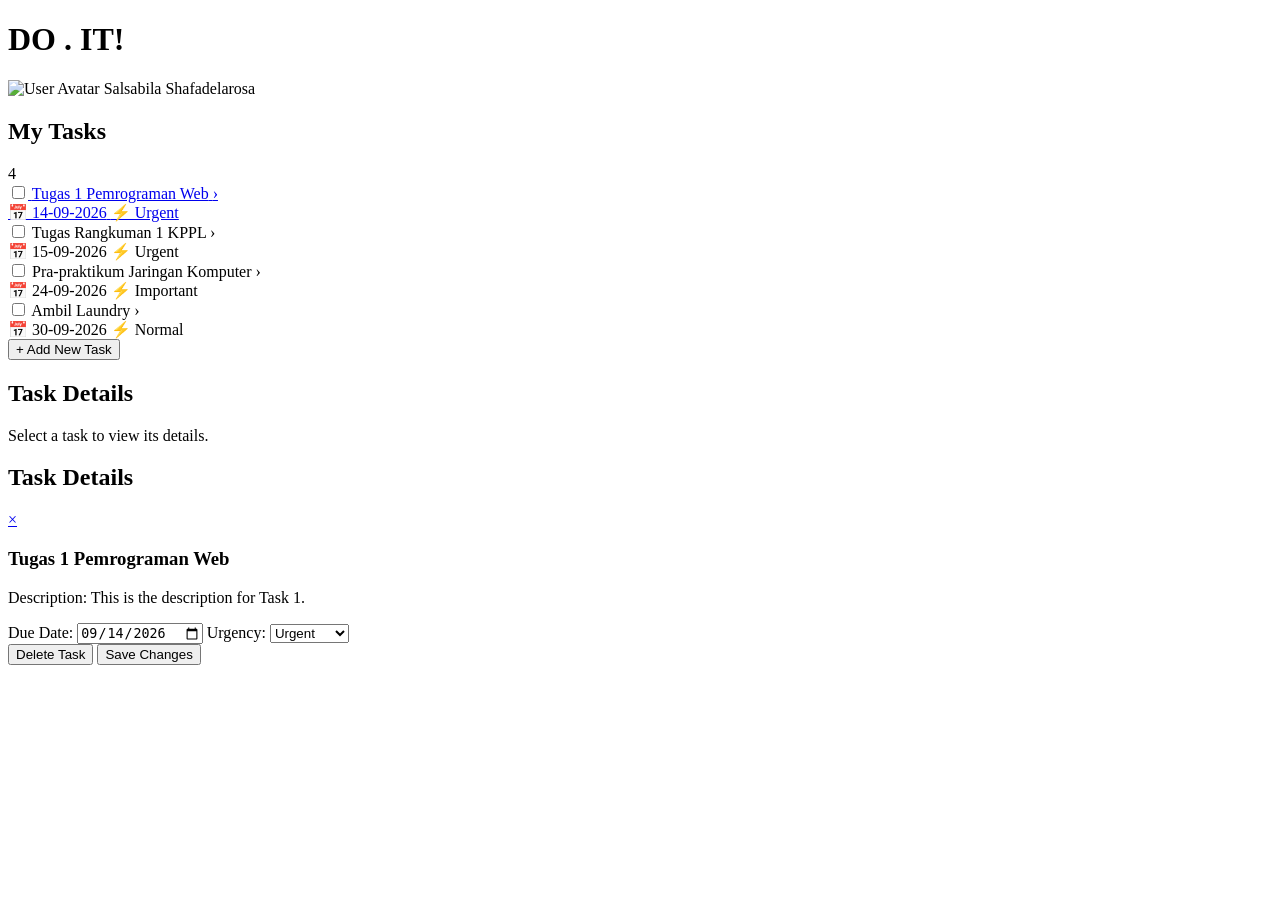
==== index.html @ 6fdaa490 "HTML first commit" ====
<!DOCTYPE html>
<html lang="id">
<head>
    <meta charset="UTF-8">
    <meta name="viewport" content="width=device-width, initial-scale=1.0">
    <title>Todo App</title>
    <link rel="stylesheet" href="style.css">
</head>

<body>
    <header>
        <div class="main-header">
            <h1>DO . IT!</h1>

            <!-- User Profile -->
            <div class="user-profile">
                <img src="user-avatar.png" alt="User Avatar" class="avatar">
                <span class="user-name">Salsabila Shafadelarosa</span>
            </div>
        </div>
    </header>

    <main class="container">
        <!-- Left Panel: Todo List -->
        <section class="left-panel">
            <div class="panel-header">
                <h2>My Tasks</h2>
                <span class="badge-count">4</span>
            </div>

            <!-- Todo 1 -->
            <a href="#detail-1" class="task-item">
                <div class="todo-list">
                    <div class="list-task">
                        <input type="checkbox">
                        <span class="task-title">Tugas 1 Pemrograman Web</span>
                        <span class="arrow">&rsaquo;</span>
                    </div>
                    <div class="todo-meta">
                        <span class="meta-due">📅 14-09-2026</span>
                        <span class="meta-urgency urgent">⚡ Urgent</span>
                    </div>
                </div>
            </a>

            <!-- Todo 2 -->
            <div class="todo-list">
                <div class="list-task">
                    <input type="checkbox">
                    <span class="task-title">Tugas Rangkuman 1 KPPL</span>
                    <span class="arrow">&rsaquo;</span>
                </div>
                <div class="todo-meta">
                    <span class="meta-due">📅 15-09-2026</span>
                    <span class="meta-urgency urgent">⚡ Urgent</span>
                </div>
            </div>

            <!-- Todo 3 -->
            <div class="todo-list">
                <div class="list-task">
                    <input type="checkbox">
                    <span class="task-title">Pra-praktikum Jaringan Komputer</span>
                    <span class="arrow">&rsaquo;</span>
                </div>
                <div class="todo-meta">
                    <span class="meta-due">📅 24-09-2026</span>
                    <span class="meta-urgency important">⚡ Important</span>
                </div>
            </div>

            <!-- Todo 4 -->
            <div class="todo-list">
                <div class="list-task">
                    <input type="checkbox">
                    <span class="task-title">Ambil Laundry</span>
                    <span class="arrow">&rsaquo;</span>
                </div>
                <div class="todo-meta">
                    <span class="meta-due">📅 30-09-2026</span>
                    <span class="meta-urgency normal">⚡ Normal</span>
                </div>
            </div>

            <!-- Add New Task Button -->
            <button class="add-task">
                <span class="plus">+</span>
                <span>Add New Task</span>
            </button>
        </section>

        <!-- Right Panel: Task Details -->
        <section class="right-panel">
            <div class="empty-state">
                <h2>Task Details</h2>
                <p>Select a task to view its details.</p>
            </div>

            <!-- Detail Task 1 -->
            <div id="detail-1" class="editor-content">
                <div class="editor-header">
                    <h2>Task Details</h2>
                    <a href="#" class="btn-close">&times;</a>
                </div>

                <form class="editor-body">
                    <h3>Tugas 1 Pemrograman Web</h3>
                    <p>Description: This is the description for Task 1.</p>

                    <div class="editor-meta">
                        <label for="due-date">Due Date:</label>
                        <input type="date" id="due-date" name="due-date" value="2026-09-14">

                        <label for="urgency">Urgency:</label>
                        <select id="urgency" name="urgency">
                            <option value="urgent" selected>Urgent</option>
                            <option value="important">Important</option>
                            <option value="normal">Normal</option>
                        </select>
                    </div>

                    <div class="editor-actions">
                        <button type="button" class="btn-delete">Delete Task</button>
                        <button type="submit" class="btn-save">Save Changes</button>
                    </div>
                </form>
            </div>
        </section>
    </main>
</body>
</html>
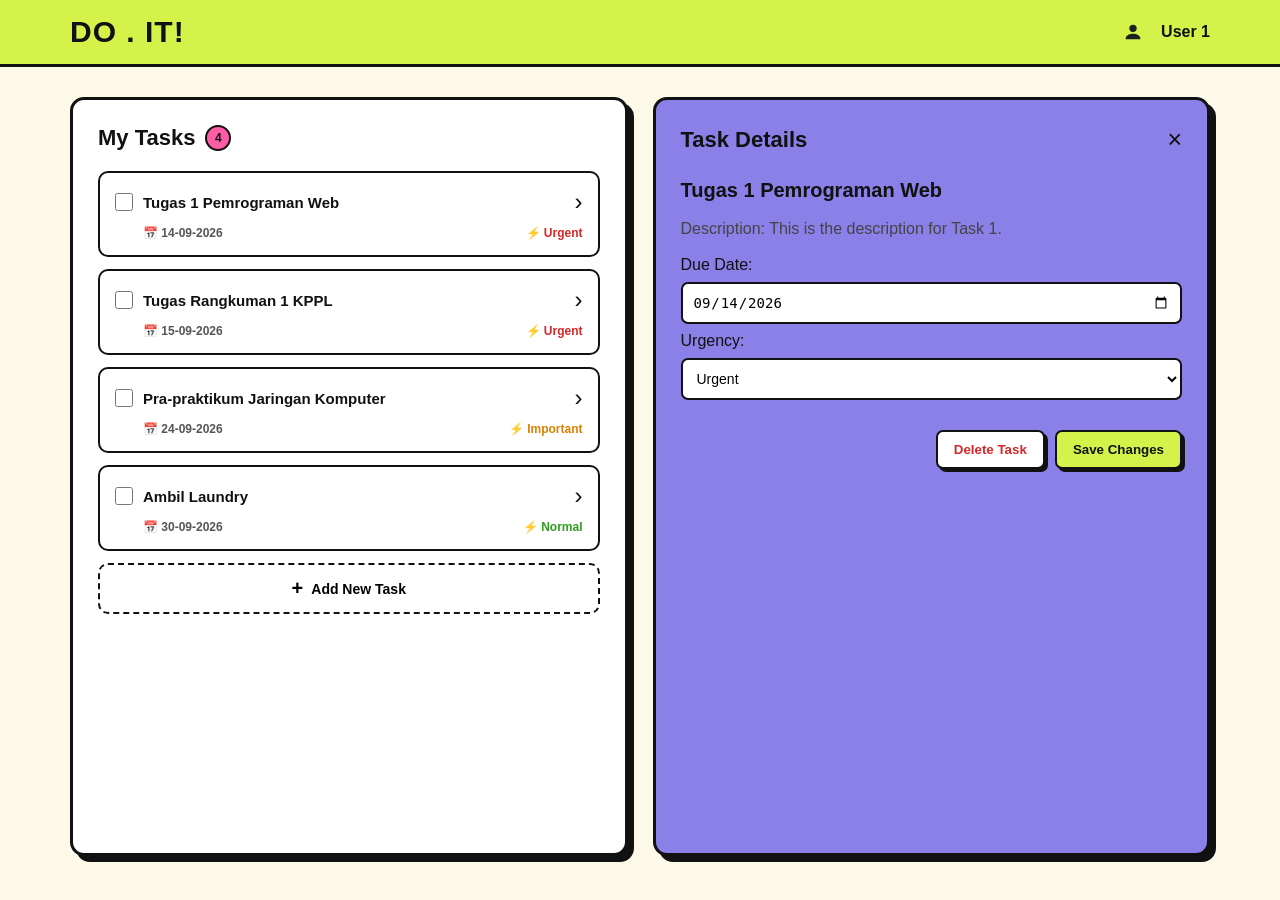
==== commit b65cb1c8: "Finishing css" ====
--- a/index.html
+++ b/index.html
@@ -14,8 +14,8 @@
 
             <!-- User Profile -->
             <div class="user-profile">
-                <img src="user-avatar.png" alt="User Avatar" class="avatar">
-                <span class="user-name">Salsabila Shafadelarosa</span>
+                <div class="avatar"></div>
+                <span class="user-name">User 1</span>
             </div>
         </div>
     </header>
--- a/style.css
+++ b/style.css
@@ -0,0 +1,360 @@
+:root {
+    --pink: #ff5ca8;
+    --lime: #d4f24a;
+    --purple: #8b7fe8;
+    --black: #111111;
+    --cream: #fdf9e8;
+}
+
+* {
+    margin: 0;
+    padding: 0;
+    box-sizing: border-box;
+}
+
+body {
+    font-family: 'Arial Black', 'Helvetica Neue', Arial, sans-serif;
+    background-color: var(--cream);
+    color: var(--black);
+}
+
+/* Header */
+
+header {
+    width: 100%;
+    background-color: var(--lime);
+    border-bottom: 3px solid var(--black);
+}
+
+.main-header {
+    max-width: 1200px;
+    margin: 0 auto;
+    padding: 14px 30px;
+    display: flex;
+    align-items: center;
+    justify-content: space-between;
+}
+
+.main-header h1 {
+    color: var(--black);
+    font-size: 30px;
+    letter-spacing: 1px;
+    font-weight: 900;
+}
+
+.user-profile {
+    display: flex;
+    align-items: center;
+    gap: 10px;
+}
+
+.avatar {
+    width: 36px;
+    height: 36px;
+    border-radius: 50%;
+    background-color: var(--accent);
+    background-image: url("data:image/svg+xml,%3Csvg xmlns='http://www.w3.org/2000/svg' viewBox='0 0 24 24' fill='%2317231d'%3E%3Ccircle cx='12' cy='8' r='4'/%3E%3Cpath d='M12 14c-5 0-8 2.5-8 5v1h16v-1c0-2.5-3-5-8-5z'/%3E%3C/svg%3E");
+    background-size: 60%;
+    background-position: center;
+    background-repeat: no-repeat;
+    object-fit: cover;
+    color: transparent;
+    font-size: 0;
+}
+
+.user-name {
+    color: var(--black);
+    font-weight: 700;
+}
+
+/* Main container */
+
+.container {
+    max-width: 1200px;
+    min-height: calc(100vh - 81px);
+    margin: 0 auto;
+    padding: 30px;
+    display: grid;
+    grid-template-columns: 1fr 1fr;
+    gap: 25px;
+}
+
+/* Panels */
+
+.left-panel, .right-panel {
+    background-color: #ffffff;
+    border: 3px solid var(--black);
+    border-radius: 14px;
+    padding: 25px;
+    box-shadow: 6px 6px 0 var(--black);
+}
+
+.panel-header {
+    display: flex;
+    align-items: center;
+    gap: 10px;
+    margin-bottom: 20px;
+}
+
+.panel-header h2 {
+    font-size: 22px;
+    font-weight: 900;
+}
+
+.badge-count {
+    display: flex;
+    align-items: center;
+    justify-content: center;
+    width: 26px;
+    height: 26px;
+    background-color: var(--pink);
+    color: var(--black);
+    border: 2px solid var(--black);
+    border-radius: 50%;
+    font-size: 12px;
+    font-weight: 900;
+}
+
+/* Todo item */
+
+.task-item {
+    display: block;
+    text-decoration: none;
+    color: inherit;
+}
+
+.todo-list {
+    padding: 15px;
+    margin-bottom: 12px;
+    background-color: #ffffff;
+    border: 2px solid var(--black);
+    border-radius: 10px;
+    transition: transform 0.15s, box-shadow 0.15s;
+}
+
+.todo-list:hover {
+    transform: translate(-2px, -2px);
+    box-shadow: 4px 4px 0 var(--black);
+}
+
+.list-task {
+    display: flex;
+    align-items: center;
+    gap: 10px;
+}
+
+.list-task input {
+    width: 18px;
+    height: 18px;
+    accent-color: var(--purple);
+}
+
+.task-title {
+    flex: 1;
+    font-size: 15px;
+    font-weight: 700;
+}
+
+.arrow {
+    font-size: 24px;
+}
+
+/* Todo meta */
+
+.todo-meta {
+    display: flex;
+    justify-content: space-between;
+    margin-top: 10px;
+    padding-left: 28px;
+    font-size: 12px;
+}
+
+.meta-due {
+    color: #555;
+    font-weight: 700;
+}
+
+.meta-urgency {
+    font-weight: 900;
+}
+
+.urgent {
+    color: #d62828;
+}
+
+.important {
+    color: #d98200;
+}
+
+.normal {
+    color: #2e9e1f;
+}
+
+/* Add task button */
+
+.add-task {
+    width: 100%;
+    margin-top: 10px;
+    padding: 12px;
+    border: 2px dashed var(--black);
+    border-radius: 10px;
+    background-color: transparent;
+    cursor: pointer;
+    display: flex;
+    align-items: center;
+    justify-content: center;
+    gap: 8px;
+    font-size: 14px;
+    font-weight: 700;
+}
+
+.add-task:hover {
+    background-color: var(--lime);
+}
+
+.plus {
+    font-size: 20px;
+}
+
+/* Right panel */
+
+.right-panel {
+    position: relative;
+    background-color: var(--purple);
+}
+
+.empty-state {
+    display: none;
+}
+
+.empty-state h2 {
+    margin-bottom: 8px;
+    color: #fff;
+    font-weight: 900;
+}
+
+/* Editor */
+
+.editor-content {
+    display: block;
+}
+
+.editor-header {
+    display: flex;
+    align-items: center;
+    justify-content: space-between;
+    margin-bottom: 25px;
+}
+
+.editor-header h2 {
+    font-size: 22px;
+    font-weight: 900;
+}
+
+.btn-close {
+    font-size: 25px;
+    text-decoration: none;
+    color: var(--black);
+}
+
+.editor-body {
+    display: flex;
+    flex-direction: column;
+    gap: 15px;
+}
+
+.editor-body h3 {
+    font-size: 20px;
+    font-weight: 900;
+}
+
+.editor-body p {
+    color: #444;
+    line-height: 1.5;
+}
+
+.editor-meta {
+    display: flex;
+    flex-direction: column;
+    gap: 8px;
+}
+
+.editor-meta input,
+.editor-meta select {
+    padding: 10px;
+    border: 2px solid var(--black);
+    border-radius: 7px;
+    font-size: 14px;
+    background-color: #fff;
+}
+
+.editor-actions {
+    display: flex;
+    justify-content: flex-end;
+    gap: 10px;
+    margin-top: 15px;
+}
+
+.btn-delete,
+.btn-save {
+    padding: 10px 16px;
+    border-radius: 7px;
+    cursor: pointer;
+    font-weight: 900;
+    border: 2px solid var(--black);
+    box-shadow: 3px 3px 0 var(--black);
+    transition: transform 0.1s, box-shadow 0.1s;
+}
+
+.btn-delete:hover,
+.btn-save:hover {
+    transform: translate(-2px, -2px);
+    box-shadow: 5px 5px 0 var(--black);
+}
+
+.btn-delete {
+    background-color: #ffffff;
+    color: #d62828;
+}
+
+.btn-save {
+    background-color: var(--lime);
+    color: var(--black);
+}
+
+
+footer {
+    padding: 20px;
+    text-align: center;
+    color: var(--black);
+    font-size: 13px;
+    background-color: var(--lime);
+    border-top: 3px solid var(--black);
+}
+
+/* Responsive */
+
+@media (max-width: 768px) {
+
+    .main-header {
+        padding: 15px 20px;
+    }
+
+    .main-header h1 {
+        font-size: 22px;
+    }
+
+    .user-name {
+        display: none;
+    }
+
+    .container {
+        grid-template-columns: 1fr;
+        padding: 20px;
+    }
+
+    .left-panel,
+    .right-panel {
+        padding: 20px;
+    }
+}
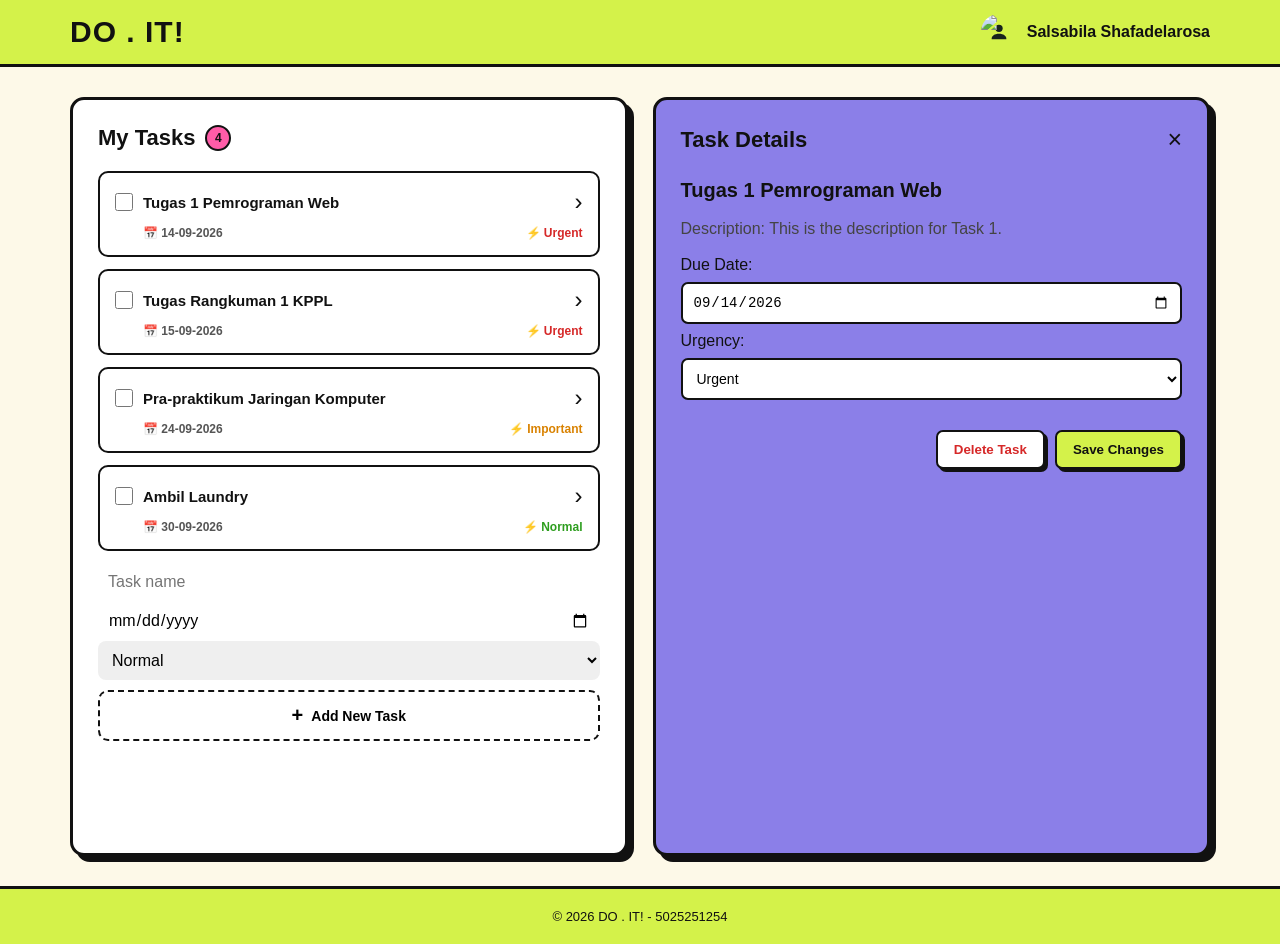
==== commit c63ad45e: "Finishing" ====
--- a/index.html
+++ b/index.html
@@ -14,14 +14,14 @@
 
             <!-- User Profile -->
             <div class="user-profile">
-                <div class="avatar"></div>
-                <span class="user-name">User 1</span>
+                <img src="user-avatar.png" alt="User Avatar" class="avatar">
+                <span class="user-name">Salsabila Shafadelarosa</span>
             </div>
         </div>
     </header>
 
     <main class="container">
-        <!-- Left Panel: Todo List -->
+        <!-- Left Panel: Todo List (main content) -->
         <section class="left-panel">
             <div class="panel-header">
                 <h2>My Tasks</h2>
@@ -82,15 +82,24 @@
                 </div>
             </div>
 
-            <!-- Add New Task Button -->
-            <button class="add-task">
-                <span class="plus">+</span>
-                <span>Add New Task</span>
-            </button>
+            <!-- Separate form: Add New Task -->
+            <form class="new-task-form">
+                <input type="text" name="new-task-title" placeholder="Task name" required>
+                <input type="date" name="new-task-due" required>
+                <select name="new-task-urgency">
+                    <option value="urgent">Urgent</option>
+                    <option value="important">Important</option>
+                    <option value="normal" selected>Normal</option>
+                </select>
+                <button type="submit" class="add-task">
+                    <span class="plus">+</span>
+                    <span>Add New Task</span>
+                </button>
+            </form>
         </section>
 
-        <!-- Right Panel: Task Details -->
-        <section class="right-panel">
+        <!-- Right Panel: Task Details (secondary/complementary content) -->
+        <aside class="right-panel">
             <div class="empty-state">
                 <h2>Task Details</h2>
                 <p>Select a task to view its details.</p>
@@ -125,7 +134,11 @@
                     </div>
                 </form>
             </div>
-        </section>
+        </aside>
     </main>
+
+    <footer>
+        <p>&copy; 2026 DO . IT! - 5025251254</p>
+    </footer>
 </body>
 </html>
--- a/style.css
+++ b/style.css
@@ -192,6 +192,15 @@
 
 /* Add task button */
 
+.new-task-form input,
+.new-task-form select {
+    width: 100%;
+    padding: 10px;
+    border: 1px solid var(--line);
+    border-radius: 8px;
+    font: inherit;
+}
+
 .add-task {
     width: 100%;
     margin-top: 10px;
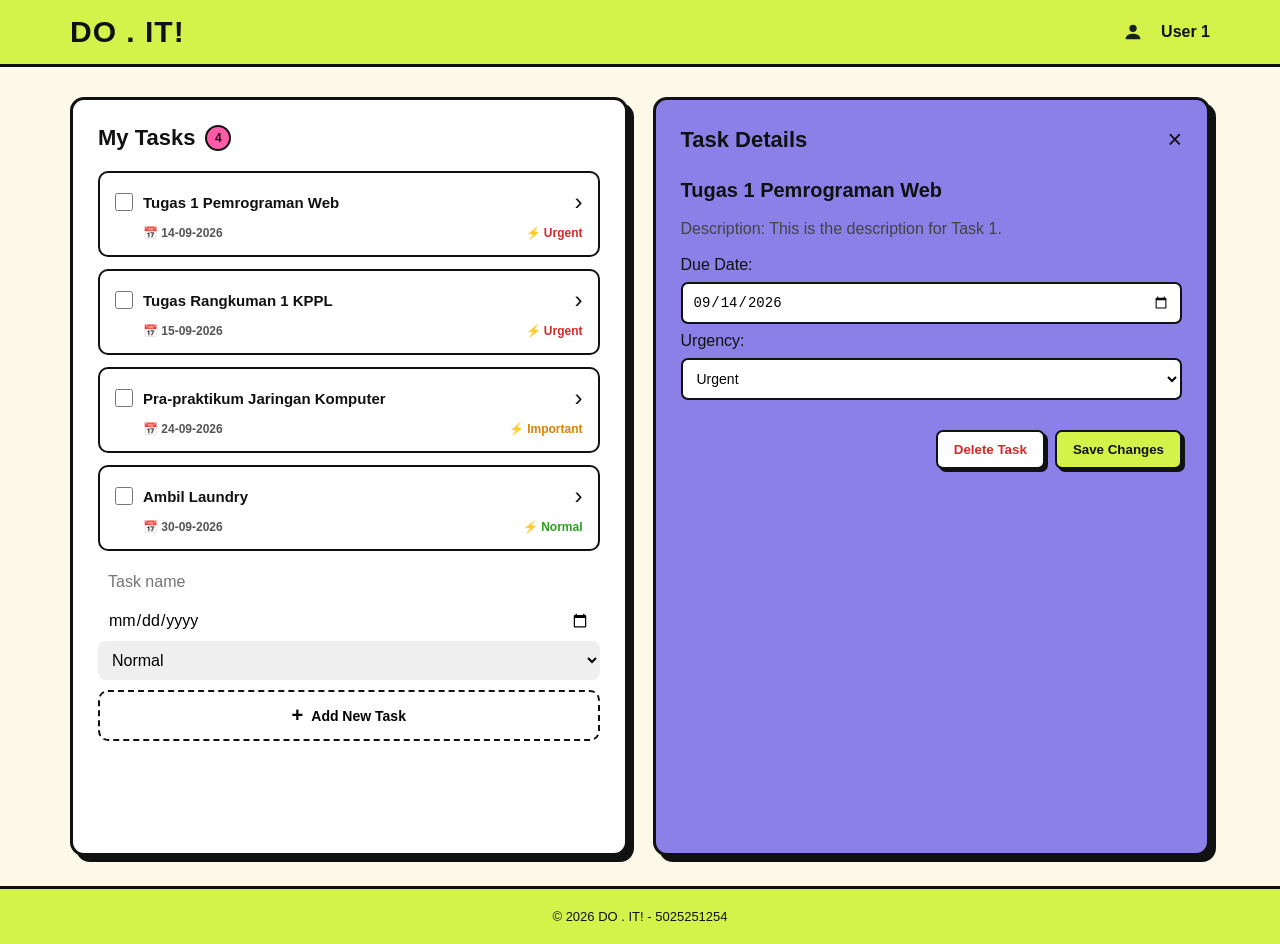
==== commit a9309e14: "Fix" ====
--- a/index.html
+++ b/index.html
@@ -14,8 +14,8 @@
 
             <!-- User Profile -->
             <div class="user-profile">
-                <img src="user-avatar.png" alt="User Avatar" class="avatar">
-                <span class="user-name">Salsabila Shafadelarosa</span>
+                <div class="avatar"></div>
+                <span class="user-name">User 1</span>
             </div>
         </div>
     </header>
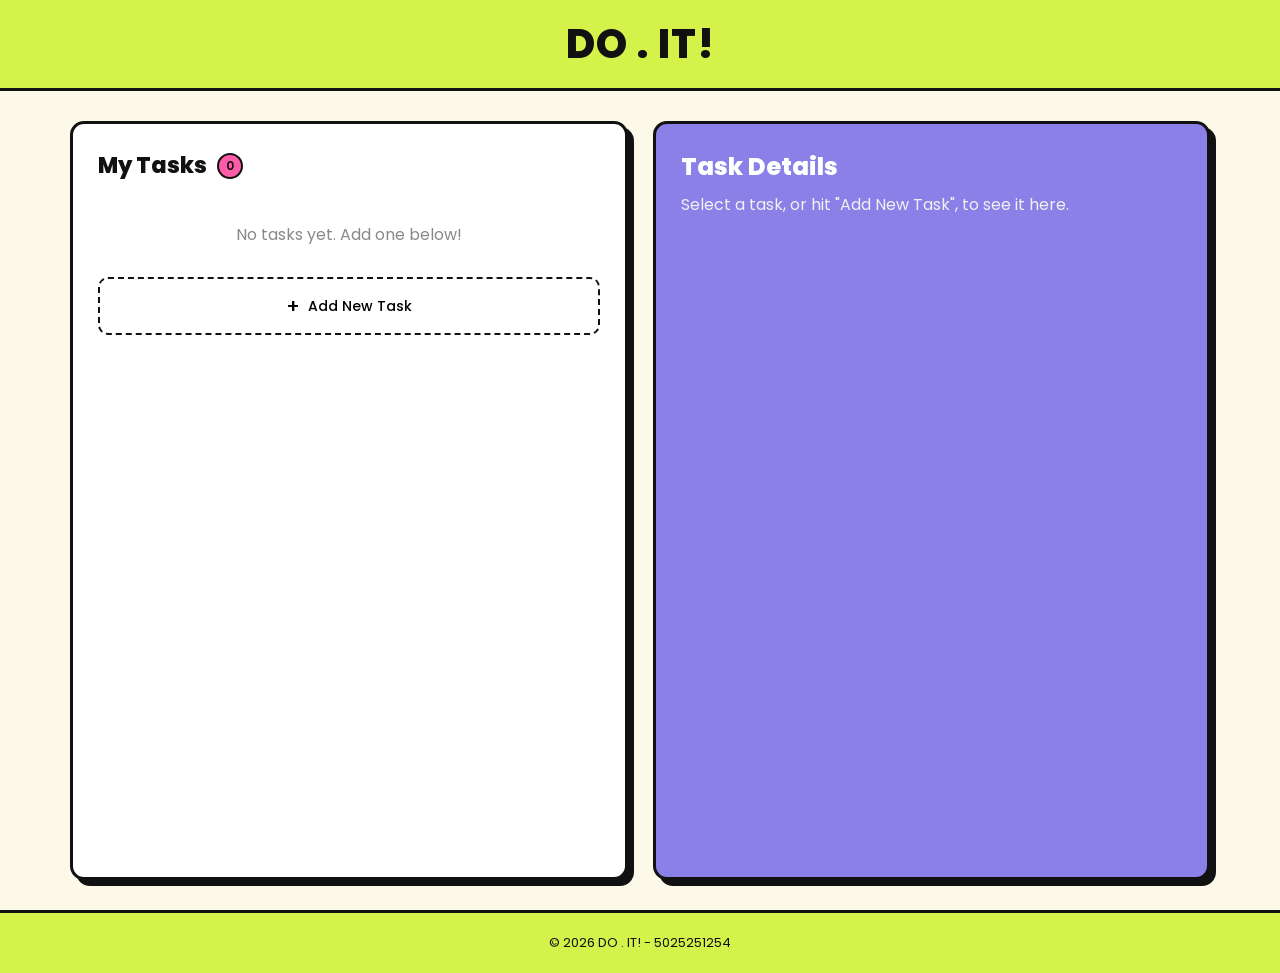
==== commit 1e53c225: "finishing JS" ====
--- a/index.html
+++ b/index.html
@@ -4,6 +4,11 @@
     <meta charset="UTF-8">
     <meta name="viewport" content="width=device-width, initial-scale=1.0">
     <title>Todo App</title>
+
+    <link rel="preconnect" href="https://fonts.googleapis.com">
+    <link rel="preconnect" href="https://fonts.gstatic.com" crossorigin>
+    <link href="https://fonts.googleapis.com/css2?family=Poppins:wght@400;500;600;700;800&display=swap" rel="stylesheet">
+
     <link rel="stylesheet" href="style.css">
 </head>
 
@@ -11,12 +16,6 @@
     <header>
         <div class="main-header">
             <h1>DO . IT!</h1>
-
-            <!-- User Profile -->
-            <div class="user-profile">
-                <div class="avatar"></div>
-                <span class="user-name">User 1</span>
-            </div>
         </div>
     </header>
 
@@ -25,112 +24,60 @@
         <section class="left-panel">
             <div class="panel-header">
                 <h2>My Tasks</h2>
-                <span class="badge-count">4</span>
+                <span class="badge-count" id="task-count">0</span>
             </div>
 
-            <!-- Todo 1 -->
-            <a href="#detail-1" class="task-item">
-                <div class="todo-list">
-                    <div class="list-task">
-                        <input type="checkbox">
-                        <span class="task-title">Tugas 1 Pemrograman Web</span>
-                        <span class="arrow">&rsaquo;</span>
-                    </div>
-                    <div class="todo-meta">
-                        <span class="meta-due">📅 14-09-2026</span>
-                        <span class="meta-urgency urgent">⚡ Urgent</span>
-                    </div>
-                </div>
-            </a>
+            <!-- Todo items are rendered here by app.js -->
+            <div id="todo-container"></div>
 
-            <!-- Todo 2 -->
-            <div class="todo-list">
-                <div class="list-task">
-                    <input type="checkbox">
-                    <span class="task-title">Tugas Rangkuman 1 KPPL</span>
-                    <span class="arrow">&rsaquo;</span>
-                </div>
-                <div class="todo-meta">
-                    <span class="meta-due">📅 15-09-2026</span>
-                    <span class="meta-urgency urgent">⚡ Urgent</span>
-                </div>
-            </div>
-
-            <!-- Todo 3 -->
-            <div class="todo-list">
-                <div class="list-task">
-                    <input type="checkbox">
-                    <span class="task-title">Pra-praktikum Jaringan Komputer</span>
-                    <span class="arrow">&rsaquo;</span>
-                </div>
-                <div class="todo-meta">
-                    <span class="meta-due">📅 24-09-2026</span>
-                    <span class="meta-urgency important">⚡ Important</span>
-                </div>
-            </div>
-
-            <!-- Todo 4 -->
-            <div class="todo-list">
-                <div class="list-task">
-                    <input type="checkbox">
-                    <span class="task-title">Ambil Laundry</span>
-                    <span class="arrow">&rsaquo;</span>
-                </div>
-                <div class="todo-meta">
-                    <span class="meta-due">📅 30-09-2026</span>
-                    <span class="meta-urgency normal">⚡ Normal</span>
-                </div>
-            </div>
-
-            <!-- Separate form: Add New Task -->
-            <form class="new-task-form">
-                <input type="text" name="new-task-title" placeholder="Task name" required>
-                <input type="date" name="new-task-due" required>
-                <select name="new-task-urgency">
-                    <option value="urgent">Urgent</option>
-                    <option value="important">Important</option>
-                    <option value="normal" selected>Normal</option>
-                </select>
-                <button type="submit" class="add-task">
-                    <span class="plus">+</span>
-                    <span>Add New Task</span>
-                </button>
-            </form>
+            <!-- Opens the editor panel on the right in "new task" mode -->
+            <button type="button" class="add-task" id="btn-add-task">
+                <span class="plus">+</span>
+                <span>Add New Task</span>
+            </button>
         </section>
 
         <!-- Right Panel: Task Details (secondary/complementary content) -->
         <aside class="right-panel">
-            <div class="empty-state">
+            <!-- Empty state, shown when no task is selected -->
+            <div class="empty-state" id="empty-state">
                 <h2>Task Details</h2>
-                <p>Select a task to view its details.</p>
+                <p>Select a task, or hit "Add New Task", to see it here.</p>
             </div>
 
-            <!-- Detail Task 1 -->
-            <div id="detail-1" class="editor-content">
+            <!-- Detail / add-task editor, filled in dynamically by app.js -->
+            <div id="editor-content" class="editor-content" style="display:none;">
                 <div class="editor-header">
-                    <h2>Task Details</h2>
-                    <a href="#" class="btn-close">&times;</a>
+                    <h2 id="editor-header-title">Task Details</h2>
+                    <a href="#" class="btn-close" id="btn-close">&times;</a>
                 </div>
 
-                <form class="editor-body">
-                    <h3>Tugas 1 Pemrograman Web</h3>
-                    <p>Description: This is the description for Task 1.</p>
+                <form class="editor-body" id="editor-form">
+                    <div class="editor-field">
+                        <label for="editor-name">Task Name</label>
+                        <input type="text" id="editor-name" name="editor-name" placeholder="e.g. Tugas Pemrograman Web" required>
+                    </div>
+
+                    <div class="editor-field">
+                        <label for="editor-description">Description</label>
+                        <textarea id="editor-description" name="editor-description" rows="3" placeholder="Add a description..."></textarea>
+                    </div>
 
                     <div class="editor-meta">
-                        <label for="due-date">Due Date:</label>
-                        <input type="date" id="due-date" name="due-date" value="2026-09-14">
+                        <label for="due-date">Due Date</label>
+                        <input type="date" id="due-date" name="due-date" required>
 
-                        <label for="urgency">Urgency:</label>
+                        <label for="urgency">Urgency</label>
                         <select id="urgency" name="urgency">
-                            <option value="urgent" selected>Urgent</option>
+                            <option value="urgent">Urgent</option>
                             <option value="important">Important</option>
                             <option value="normal">Normal</option>
                         </select>
                     </div>
 
                     <div class="editor-actions">
-                        <button type="button" class="btn-delete">Delete Task</button>
-                        <button type="submit" class="btn-save">Save Changes</button>
+                        <button type="button" class="btn-delete" id="btn-delete">Delete Task</button>
+                        <button type="submit" class="btn-save" id="btn-save">Save Changes</button>
                     </div>
                 </form>
             </div>
@@ -140,5 +87,7 @@
     <footer>
         <p>&copy; 2026 DO . IT! - 5025251254</p>
     </footer>
+
+    <script src="script.js"></script>
 </body>
 </html>
--- a/style.css
+++ b/style.css
@@ -13,9 +13,18 @@
 }
 
 body {
-    font-family: 'Arial Black', 'Helvetica Neue', Arial, sans-serif;
+    font-family: 'Poppins', Arial, Helvetica, sans-serif;
+    font-weight: 400;
     background-color: var(--cream);
     color: var(--black);
+}
+
+.main-header h1,
+.panel-header h2,
+.editor-header h2,
+.empty-state h2 {
+    font-family: 'Poppins', Arial, Helvetica, sans-serif;
+    font-weight: 800;
 }
 
 /* Header */
@@ -32,39 +41,13 @@
     padding: 14px 30px;
     display: flex;
     align-items: center;
-    justify-content: space-between;
+    justify-content: center;
 }
 
 .main-header h1 {
     color: var(--black);
-    font-size: 30px;
+    font-size: 40px;
     letter-spacing: 1px;
-    font-weight: 900;
-}
-
-.user-profile {
-    display: flex;
-    align-items: center;
-    gap: 10px;
-}
-
-.avatar {
-    width: 36px;
-    height: 36px;
-    border-radius: 50%;
-    background-color: var(--accent);
-    background-image: url("data:image/svg+xml,%3Csvg xmlns='http://www.w3.org/2000/svg' viewBox='0 0 24 24' fill='%2317231d'%3E%3Ccircle cx='12' cy='8' r='4'/%3E%3Cpath d='M12 14c-5 0-8 2.5-8 5v1h16v-1c0-2.5-3-5-8-5z'/%3E%3C/svg%3E");
-    background-size: 60%;
-    background-position: center;
-    background-repeat: no-repeat;
-    object-fit: cover;
-    color: transparent;
-    font-size: 0;
-}
-
-.user-name {
-    color: var(--black);
-    font-weight: 700;
 }
 
 /* Main container */
@@ -98,7 +81,6 @@
 
 .panel-header h2 {
     font-size: 22px;
-    font-weight: 900;
 }
 
 .badge-count {
@@ -112,7 +94,7 @@
     border: 2px solid var(--black);
     border-radius: 50%;
     font-size: 12px;
-    font-weight: 900;
+    font-weight: 600;
 }
 
 /* Todo item */
@@ -121,6 +103,7 @@
     display: block;
     text-decoration: none;
     color: inherit;
+    cursor: pointer;
 }
 
 .todo-list {
@@ -129,12 +112,23 @@
     background-color: #ffffff;
     border: 2px solid var(--black);
     border-radius: 10px;
+    cursor: pointer;
     transition: transform 0.15s, box-shadow 0.15s;
 }
 
 .todo-list:hover {
     transform: translate(-2px, -2px);
     box-shadow: 4px 4px 0 var(--black);
+}
+
+.todo-list.active {
+    background-color: #fff2fa;
+    box-shadow: 4px 4px 0 var(--pink);
+}
+
+.todo-list.done .task-title {
+    text-decoration: line-through;
+    color: #999;
 }
 
 .list-task {
@@ -152,7 +146,7 @@
 .task-title {
     flex: 1;
     font-size: 15px;
-    font-weight: 700;
+    font-weight: 400;
 }
 
 .arrow {
@@ -171,11 +165,11 @@
 
 .meta-due {
     color: #555;
-    font-weight: 700;
+    font-weight: 400;
 }
 
 .meta-urgency {
-    font-weight: 900;
+    font-weight: 500;
 }
 
 .urgent {
@@ -190,16 +184,16 @@
     color: #2e9e1f;
 }
 
+/* Empty list message */
+
+.empty-list {
+    padding: 20px;
+    text-align: center;
+    color: #888;
+    font-weight: 400;
+}
+
 /* Add task button */
-
-.new-task-form input,
-.new-task-form select {
-    width: 100%;
-    padding: 10px;
-    border: 1px solid var(--line);
-    border-radius: 8px;
-    font: inherit;
-}
 
 .add-task {
     width: 100%;
@@ -214,7 +208,8 @@
     justify-content: center;
     gap: 8px;
     font-size: 14px;
-    font-weight: 700;
+    font-weight: 500;
+    font-family: 'Poppins', Arial, Helvetica, sans-serif;
 }
 
 .add-task:hover {
@@ -232,21 +227,17 @@
     background-color: var(--purple);
 }
 
-.empty-state {
-    display: none;
-}
-
 .empty-state h2 {
     margin-bottom: 8px;
     color: #fff;
-    font-weight: 900;
+}
+
+.empty-state p {
+    color: #f1f1f1;
+    font-weight: 400;
 }
 
 /* Editor */
-
-.editor-content {
-    display: block;
-}
 
 .editor-header {
     display: flex;
@@ -257,7 +248,6 @@
 
 .editor-header h2 {
     font-size: 22px;
-    font-weight: 900;
 }
 
 .btn-close {
@@ -272,14 +262,31 @@
     gap: 15px;
 }
 
-.editor-body h3 {
-    font-size: 20px;
-    font-weight: 900;
-}
-
-.editor-body p {
-    color: #444;
-    line-height: 1.5;
+.editor-field {
+    display: flex;
+    flex-direction: column;
+    gap: 6px;
+}
+
+.editor-field label,
+.editor-meta label {
+    font-size: 12px;
+    font-weight: 1000;
+    color: #2a2a2a;
+    text-transform: uppercase;
+    letter-spacing: 0.4px;
+}
+
+.editor-field input,
+.editor-field textarea {
+    padding: 10px;
+    border: 2px solid var(--black);
+    border-radius: 7px;
+    font-size: 14px;
+    font-family: 'Poppins', Arial, Helvetica, sans-serif;
+    font-weight: 400;
+    background-color: #fff;
+    resize: vertical;
 }
 
 .editor-meta {
@@ -294,9 +301,20 @@
     border: 2px solid var(--black);
     border-radius: 7px;
     font-size: 14px;
+    font-family: 'Poppins', Arial, Helvetica, sans-serif;
+    font-weight: 400;
     background-color: #fff;
-}
-
+    -webkit-appearance: none;
+    appearance: none;
+}
+
+.editor-meta select {
+    background-image: url("data:image/svg+xml,%3Csvg xmlns='http://www.w3.org/2000/svg' viewBox='0 0 24 24' fill='none' stroke='%23111111' stroke-width='2.5' stroke-linecap='round' stroke-linejoin='round'%3E%3Cpolyline points='6 9 12 15 18 9'%3E%3C/polyline%3E%3C/svg%3E");
+    background-repeat: no-repeat;
+    background-position: right 14px center;
+    background-size: 16px;
+    padding-right: 40px;
+}
 .editor-actions {
     display: flex;
     justify-content: flex-end;
@@ -309,7 +327,8 @@
     padding: 10px 16px;
     border-radius: 7px;
     cursor: pointer;
-    font-weight: 900;
+    font-weight: 600;
+    font-family: 'Poppins', Arial, Helvetica, sans-serif;
     border: 2px solid var(--black);
     box-shadow: 3px 3px 0 var(--black);
     transition: transform 0.1s, box-shadow 0.1s;
@@ -337,6 +356,7 @@
     text-align: center;
     color: var(--black);
     font-size: 13px;
+    font-weight: 400;
     background-color: var(--lime);
     border-top: 3px solid var(--black);
 }
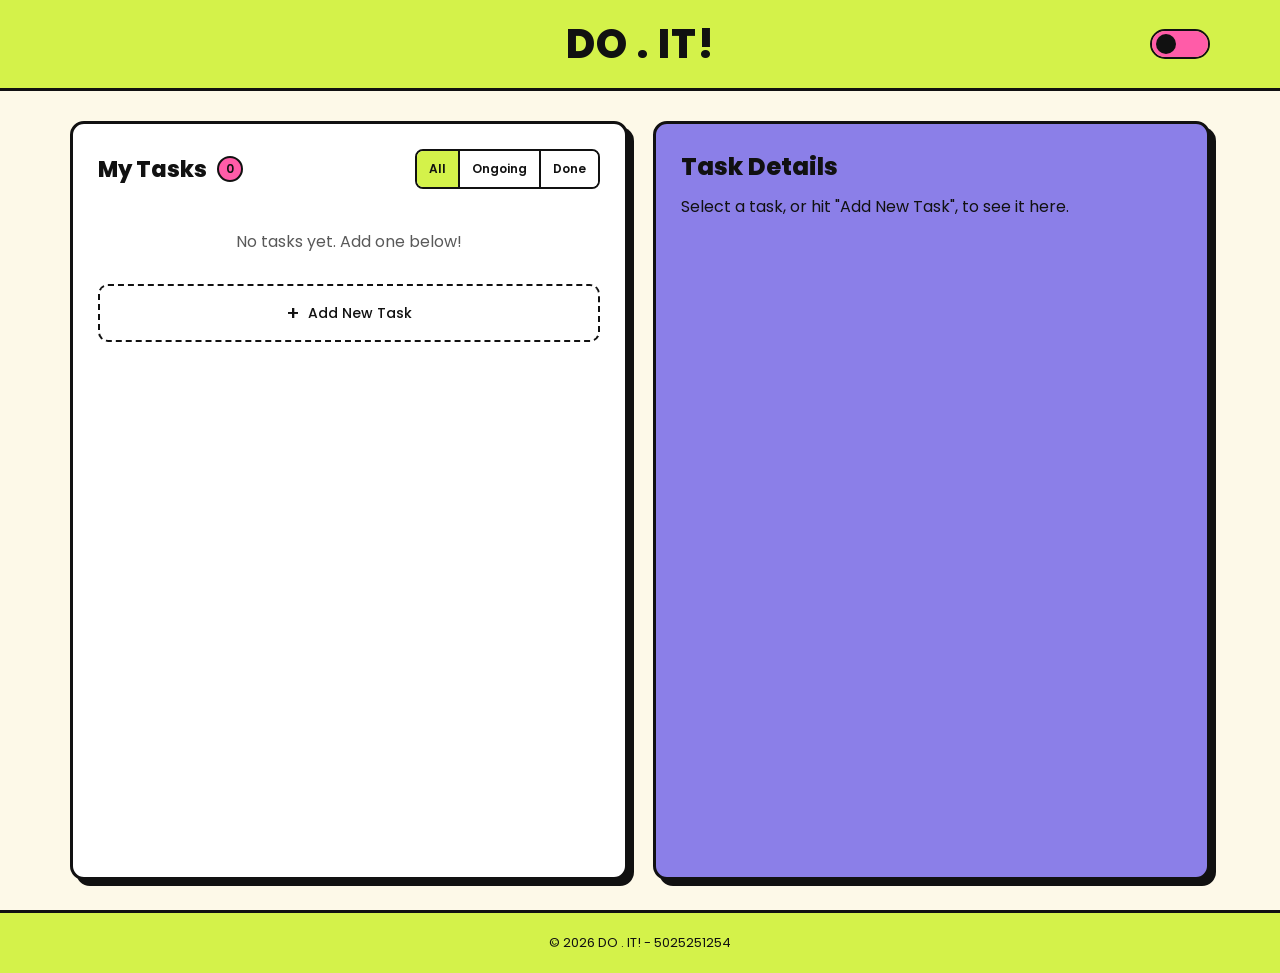
==== commit f4841b65: "E03: finishing" ====
--- a/index.html
+++ b/index.html
@@ -16,40 +16,55 @@
     <header>
         <div class="main-header">
             <h1>DO . IT!</h1>
+
+            <!-- dark mode button -->
+            <div class="dark-mode-toggle">
+                <label class="switch">
+                    <input type="checkbox" id="dark-mode-switch" aria-label="Dark mode">
+                    <span class="slider"></span>
+                </label>
+            </div>
         </div>
     </header>
 
     <main class="container">
         <!-- Left Panel: Todo List (main content) -->
-        <section class="left-panel">
+        <section class="left-panel" aria-label="My tasks">
             <div class="panel-header">
                 <h2>My Tasks</h2>
                 <span class="badge-count" id="task-count">0</span>
+
+                <!-- Filter: All / Ongoing / Done -->
+                <div class="task-filter" id="task-filter" role="group" aria-label="Filter tasks">
+                    <button type="button" class="filter-btn" data-filter="all" aria-pressed="true">All</button>
+                    <button type="button" class="filter-btn" data-filter="ongoing" aria-pressed="false">Ongoing</button>
+                    <button type="button" class="filter-btn" data-filter="done" aria-pressed="false">Done</button>
+                </div>
             </div>
 
-            <!-- Todo items are rendered here by app.js -->
+            <!-- Todo items -->
             <div id="todo-container"></div>
 
-            <!-- Opens the editor panel on the right in "new task" mode -->
+            <!-- Add Task Button -->
             <button type="button" class="add-task" id="btn-add-task">
-                <span class="plus">+</span>
+                <span class="plus" aria-hidden="true">+</span>
                 <span>Add New Task</span>
             </button>
         </section>
 
-        <!-- Right Panel: Task Details (secondary/complementary content) -->
-        <aside class="right-panel">
-            <!-- Empty state, shown when no task is selected -->
+        <!-- Right Panel: Task Details -->
+        <aside class="right-panel" aria-label="Task details">
+            <!-- Empty state -->
             <div class="empty-state" id="empty-state">
                 <h2>Task Details</h2>
                 <p>Select a task, or hit "Add New Task", to see it here.</p>
             </div>
 
-            <!-- Detail / add-task editor, filled in dynamically by app.js -->
+            <!-- Detail / add-task editor-->
             <div id="editor-content" class="editor-content" style="display:none;">
                 <div class="editor-header">
                     <h2 id="editor-header-title">Task Details</h2>
-                    <a href="#" class="btn-close" id="btn-close">&times;</a>
+                    <button type="button" class="btn-close" id="btn-close" aria-label="Close task details">&times;</button>
                 </div>
 
                 <form class="editor-body" id="editor-form">
@@ -73,6 +88,54 @@
                             <option value="important">Important</option>
                             <option value="normal">Normal</option>
                         </select>
+
+                        <label for="notify-at">Notification Time (optional)</label>
+                        <input type="datetime-local" id="notify-at" name="notify-at">
+                    </div>
+
+                    <!-- Image field (Media Capture) -->
+                    <div class="editor-field" role="group" aria-labelledby="image-label">
+                        <span class="field-label" id="image-label">Add Image</span>
+
+                        <img id="image-preview" alt="" hidden>
+                        <video id="camera-video" autoplay playsinline muted hidden aria-label="Camera preview"></video>
+
+                        <div class="btn-row">
+                            <button type="button" id="btn-camera" aria-label="Take photo" title="Take photo">
+                                <svg viewBox="0 0 24 24" aria-hidden="true" focusable="false">
+                                    <path d="M23 19a2 2 0 0 1-2 2H3a2 2 0 0 1-2-2V8a2 2 0 0 1 2-2h4l2-3h6l2 3h4a2 2 0 0 1 2 2z"/>
+                                    <circle cx="12" cy="13" r="4"/>
+                                </svg>
+                            </button>
+
+                            <button type="button" id="btn-capture" aria-label="Capture photo" title="Capture photo" hidden>
+                                <svg viewBox="0 0 24 24" aria-hidden="true" focusable="false">
+                                    <circle cx="12" cy="12" r="10"/>
+                                    <circle cx="12" cy="12" r="4"/>
+                                </svg>
+                            </button>
+
+                            <button type="button" id="btn-upload" aria-label="Add image file" title="Add image file">
+                                <svg viewBox="0 0 24 24" aria-hidden="true" focusable="false">
+                                    <path d="M14 2H6a2 2 0 0 0-2 2v16a2 2 0 0 0 2 2h12a2 2 0 0 0 2-2V8z"/>
+                                    <polyline points="14 2 14 8 20 8"/>
+                                    <line x1="12" y1="18" x2="12" y2="12"/>
+                                    <line x1="9" y1="15" x2="15" y2="15"/>
+                                </svg>
+                            </button>
+
+                            <button type="button" id="btn-remove-image" aria-label="Remove image" title="Remove image" hidden>
+                                <svg viewBox="0 0 24 24" aria-hidden="true" focusable="false">
+                                    <polyline points="3 6 5 6 21 6"/>
+                                    <path d="M19 6l-1 14a2 2 0 0 1-2 2H8a2 2 0 0 1-2-2L5 6"/>
+                                    <path d="M10 11v6M14 11v6"/>
+                                    <path d="M9 6V4a1 1 0 0 1 1-1h4a1 1 0 0 1 1 1v2"/>
+                                </svg>
+                            </button>
+                        </div>
+
+                        <input type="file" id="image-file" accept="image/*" hidden>
+                        <p class="hint" id="image-status" role="status" aria-live="polite"></p>
                     </div>
 
                     <div class="editor-actions">
@@ -88,6 +151,12 @@
         <p>&copy; 2026 DO . IT! - 5025251254</p>
     </footer>
 
+    <!-- Notifikasi UI (toast) -->
+    <div id="toast-region" class="toast-region" role="status" aria-live="polite" aria-label="Notifications"></div>
+
+    <!-- Pengumuman untuk screen reader -->
+    <div id="announcer" class="sr-only" role="status" aria-live="polite" aria-atomic="true"></div>
+
     <script src="script.js"></script>
 </body>
 </html>
--- a/style.css
+++ b/style.css
@@ -4,6 +4,42 @@
     --purple: #8b7fe8;
     --black: #111111;
     --cream: #fdf9e8;
+    --light: #d8dbe0;
+    --dark: #28292c;
+
+    /* Tema light (default) */
+
+    --bg: #fdf9e8;
+    --surface: #ffffff;
+    --input-bg: #ffffff;
+    --text: #111111;
+    --line: #111111;
+    --muted: #595959;
+    --active-bg: #fff2fa;
+    --right-bg: #8b7fe8;
+    --on-right: #111111;
+    --urgent: #c1121f;
+    --important: #8a5200;
+    --normal: #1b6b10;
+    --focus: #0057d9;
+}
+
+/* Tema dark */
+
+[data-theme="dark"] {
+    --bg: #15151a;
+    --surface: #22222b;
+    --input-bg: #2c2c38;
+    --text: #f4f4f5;
+    --line: #f4f4f5;
+    --muted: #b8b8c2;
+    --active-bg: #35222f;
+    --right-bg: #3b3577;
+    --on-right: #ffffff;
+    --urgent: #ff8a91;
+    --important: #ffb454;
+    --normal: #86e075;
+    --focus: #ffd60a;
 }
 
 * {
@@ -15,8 +51,8 @@
 body {
     font-family: 'Poppins', Arial, Helvetica, sans-serif;
     font-weight: 400;
-    background-color: var(--cream);
-    color: var(--black);
+    background-color: var(--bg);
+    color: var(--text);
 }
 
 .main-header h1,
@@ -27,6 +63,13 @@
     font-weight: 800;
 }
 
+/* Fokus keyboard  */
+
+:focus-visible {
+    outline: 3px solid var(--focus);
+    outline-offset: 2px;
+}
+
 /* Header */
 
 header {
@@ -36,18 +79,88 @@
 }
 
 .main-header {
+    position: relative;
     max-width: 1200px;
     margin: 0 auto;
     padding: 14px 30px;
-    display: flex;
-    align-items: center;
-    justify-content: center;
+    display: grid;
+    grid-template-columns: 1fr auto 1fr;
+    align-items: center;
 }
 
 .main-header h1 {
     color: var(--black);
     font-size: 40px;
     letter-spacing: 1px;
+    grid-column: 2;
+    text-align: center;
+}
+
+/* Dark mode toggle */
+
+.dark-mode-toggle {
+    --toggle-dark: #111111;
+    --toggle-light: #ff5ca8;
+
+    grid-column: 3;
+    justify-self: end;
+}
+
+.dark-mode-toggle .switch {
+    position: relative;
+    display: block;
+    width: 60px;
+    height: 30px;
+    border: 2px solid var(--black);
+    border-radius: 50px;
+    cursor: pointer;
+}
+
+.dark-mode-toggle input {
+    position: absolute;
+    inset: 0;
+    width: 100%;
+    height: 100%;
+    margin: 0;
+    opacity: 0;
+    cursor: pointer;
+    z-index: 1;
+}
+
+.dark-mode-toggle .slider {
+    position: absolute;
+    inset: 0;
+    border-radius: 50px;
+    background-color: var(--toggle-light);
+    transition: 0.3s;
+}
+
+.dark-mode-toggle .slider::before {
+    content: "";
+    position: absolute;
+    top: 3px;
+    left: 4px;
+    width: 20px;
+    height: 20px;
+    border-radius: 50%;
+    background-color: var(--toggle-dark);
+    box-shadow: none;
+    transition: 0.3s;
+}
+
+.dark-mode-toggle input:checked ~ .slider {
+    background-color: var(--toggle-dark);
+}
+
+.dark-mode-toggle input:checked ~ .slider::before {
+    transform: translateX(30px);
+    background-color: var(--toggle-dark);
+    box-shadow: inset 7px -1px 0 0 var(--toggle-light);
+}
+
+.dark-mode-toggle input:focus-visible ~ .slider {
+    outline: 3px solid #0057d9;
+    outline-offset: 3px;
 }
 
 /* Main container */
@@ -65,11 +178,11 @@
 /* Panels */
 
 .left-panel, .right-panel {
-    background-color: #ffffff;
-    border: 3px solid var(--black);
+    background-color: var(--surface);
+    border: 3px solid var(--line);
     border-radius: 14px;
     padding: 25px;
-    box-shadow: 6px 6px 0 var(--black);
+    box-shadow: 6px 6px 0 var(--line);
 }
 
 .panel-header {
@@ -109,8 +222,8 @@
 .todo-list {
     padding: 15px;
     margin-bottom: 12px;
-    background-color: #ffffff;
-    border: 2px solid var(--black);
+    background-color: var(--surface);
+    border: 2px solid var(--line);
     border-radius: 10px;
     cursor: pointer;
     transition: transform 0.15s, box-shadow 0.15s;
@@ -118,17 +231,17 @@
 
 .todo-list:hover {
     transform: translate(-2px, -2px);
-    box-shadow: 4px 4px 0 var(--black);
+    box-shadow: 4px 4px 0 var(--line);
 }
 
 .todo-list.active {
-    background-color: #fff2fa;
+    background-color: var(--active-bg);
     box-shadow: 4px 4px 0 var(--pink);
 }
 
 .todo-list.done .task-title {
     text-decoration: line-through;
-    color: #999;
+    color: var(--muted);
 }
 
 .list-task {
@@ -164,7 +277,7 @@
 }
 
 .meta-due {
-    color: #555;
+    color: var(--muted);
     font-weight: 400;
 }
 
@@ -173,15 +286,15 @@
 }
 
 .urgent {
-    color: #d62828;
+    color: var(--urgent);
 }
 
 .important {
-    color: #d98200;
+    color: var(--important);
 }
 
 .normal {
-    color: #2e9e1f;
+    color: var(--normal);
 }
 
 /* Empty list message */
@@ -189,7 +302,7 @@
 .empty-list {
     padding: 20px;
     text-align: center;
-    color: #888;
+    color: var(--muted);
     font-weight: 400;
 }
 
@@ -199,9 +312,10 @@
     width: 100%;
     margin-top: 10px;
     padding: 12px;
-    border: 2px dashed var(--black);
+    border: 2px dashed var(--line);
     border-radius: 10px;
     background-color: transparent;
+    color: var(--text);
     cursor: pointer;
     display: flex;
     align-items: center;
@@ -214,6 +328,7 @@
 
 .add-task:hover {
     background-color: var(--lime);
+    color: var(--black);
 }
 
 .plus {
@@ -224,16 +339,16 @@
 
 .right-panel {
     position: relative;
-    background-color: var(--purple);
+    background-color: var(--right-bg);
 }
 
 .empty-state h2 {
-    margin-bottom: 8px;
-    color: #fff;
+    margin-bottom: 10px;
+    color: var(--on-right);
 }
 
 .empty-state p {
-    color: #f1f1f1;
+    color: var(--on-right);
     font-weight: 400;
 }
 
@@ -248,12 +363,21 @@
 
 .editor-header h2 {
     font-size: 22px;
+    color: var(--on-right);
 }
 
 .btn-close {
-    font-size: 25px;
-    text-decoration: none;
-    color: var(--black);
+    background: none;
+    border: 0;
+    padding: 0;
+    min-width: 44px;
+    min-height: 44px;
+    font-family: inherit;
+    font-size: 28px;
+    line-height: 1;
+    color: var(--on-right);
+    cursor: pointer;
+    border-radius: 7px;
 }
 
 .editor-body {
@@ -271,8 +395,8 @@
 .editor-field label,
 .editor-meta label {
     font-size: 12px;
-    font-weight: 1000;
-    color: #2a2a2a;
+    font-weight: 700;
+    color: var(--on-right);
     text-transform: uppercase;
     letter-spacing: 0.4px;
 }
@@ -280,12 +404,13 @@
 .editor-field input,
 .editor-field textarea {
     padding: 10px;
-    border: 2px solid var(--black);
+    border: 2px solid var(--line);
     border-radius: 7px;
     font-size: 14px;
     font-family: 'Poppins', Arial, Helvetica, sans-serif;
     font-weight: 400;
-    background-color: #fff;
+    background-color: var(--input-bg);
+    color: var(--text);
     resize: vertical;
 }
 
@@ -298,23 +423,42 @@
 .editor-meta input,
 .editor-meta select {
     padding: 10px;
-    border: 2px solid var(--black);
+    border: 2px solid var(--line);
     border-radius: 7px;
     font-size: 14px;
     font-family: 'Poppins', Arial, Helvetica, sans-serif;
     font-weight: 400;
-    background-color: #fff;
+    background-color: var(--input-bg);
+    color: var(--text);
     -webkit-appearance: none;
     appearance: none;
 }
 
+.task-open {
+    flex: 1;
+    display: flex;
+    justify-content: space-between;
+    align-items: center;
+    background: none;
+    border: 0;
+    padding: 0;
+    color: inherit;
+    font-family: inherit;
+    font-size: inherit;
+    text-align: left;
+    cursor: pointer;
+}
+
+/* Dropdown */
+
 .editor-meta select {
-    background-image: url("data:image/svg+xml,%3Csvg xmlns='http://www.w3.org/2000/svg' viewBox='0 0 24 24' fill='none' stroke='%23111111' stroke-width='2.5' stroke-linecap='round' stroke-linejoin='round'%3E%3Cpolyline points='6 9 12 15 18 9'%3E%3C/polyline%3E%3C/svg%3E");
+    background-image: url("data:image/svg+xml,%3Csvg xmlns='http://www.w3.org/2000/svg' viewBox='0 0 24 24' fill='none' stroke='%23888888' stroke-width='2.5' stroke-linecap='round' stroke-linejoin='round'%3E%3Cpolyline points='6 9 12 15 18 9'%3E%3C/polyline%3E%3C/svg%3E");
     background-repeat: no-repeat;
     background-position: right 14px center;
     background-size: 16px;
     padding-right: 40px;
 }
+
 .editor-actions {
     display: flex;
     justify-content: flex-end;
@@ -329,20 +473,76 @@
     cursor: pointer;
     font-weight: 600;
     font-family: 'Poppins', Arial, Helvetica, sans-serif;
-    border: 2px solid var(--black);
-    box-shadow: 3px 3px 0 var(--black);
+    border: 2px solid var(--line);
+    box-shadow: 3px 3px 0 var(--line);
     transition: transform 0.1s, box-shadow 0.1s;
 }
 
 .btn-delete:hover,
 .btn-save:hover {
     transform: translate(-2px, -2px);
-    box-shadow: 5px 5px 0 var(--black);
+    box-shadow: 5px 5px 0 var(--line);
+}
+
+.btn-row button {
+    display: inline-flex;
+    align-items: center;
+    gap: 8px;
+    padding: 8px 14px;
+    min-height: 44px;
+    border: 2px solid var(--line);
+    border-radius: 7px;
+    background: var(--surface);
+    color: var(--text);
+    font-family: inherit;
+    font-weight: 600;
+    cursor: pointer;
+}
+
+.btn-row button svg {
+    width: 20px;
+    height: 20px;
+    flex-shrink: 0;
+    fill: none;
+    stroke: currentColor;
+    stroke-width: 2;
+    stroke-linecap: round;
+    stroke-linejoin: round;
+}
+
+.btn-row button {
+    display: inline-flex;
+    align-items: center;
+    gap: 8px;
+    padding: 8px 12px;
+    min-height: 44px;
+    border: none;
+    background: transparent;
+    color: var(--on-right);
+    font-family: inherit;
+    font-weight: 600;
+    cursor: pointer;
+    border-radius: 7px;
+}
+
+.btn-row button:hover {
+    background: rgba(255, 255, 255, 0.2);
+}
+
+.btn-row button svg {
+    width: 22px;
+    height: 22px;
+    flex-shrink: 0;
+    fill: none;
+    stroke: currentColor;
+    stroke-width: 2;
+    stroke-linecap: round;
+    stroke-linejoin: round;
 }
 
 .btn-delete {
-    background-color: #ffffff;
-    color: #d62828;
+    background-color: var(--surface);
+    color: var(--urgent);
 }
 
 .btn-save {
@@ -350,6 +550,12 @@
     color: var(--black);
 }
 
+[hidden] {
+    display: none !important;
+}
+
+
+/* Footer */
 
 footer {
     padding: 20px;
@@ -361,6 +567,20 @@
     border-top: 3px solid var(--black);
 }
 
+/* Preferensi pengguna */
+
+@media (prefers-reduced-motion: reduce) {
+    *, *::before, *::after {
+        transition: none !important;
+    }
+
+    .todo-list:hover,
+    .btn-delete:hover,
+    .btn-save:hover {
+        transform: none;
+    }
+}
+
 /* Responsive */
 
 @media (max-width: 768px) {
@@ -371,10 +591,6 @@
 
     .main-header h1 {
         font-size: 22px;
-    }
-
-    .user-name {
-        display: none;
     }
 
     .container {
@@ -386,4 +602,161 @@
     .right-panel {
         padding: 20px;
     }
+}
+
+/* Toast notification */
+
+.toast-region {
+    position: fixed;
+    right: 20px;
+    bottom: 20px;
+    z-index: 100;
+    display: flex;
+    flex-direction: column;
+    gap: 10px;
+    max-width: min(360px, calc(100vw - 40px));
+}
+
+.toast {
+    display: flex;
+    align-items: flex-start;
+    justify-content: space-between;
+    gap: 12px;
+    padding: 14px 16px;
+    background-color: var(--lime);
+    color: var(--black);
+    border: 3px solid var(--line);
+    border-radius: 10px;
+    box-shadow: 4px 4px 0 var(--line);
+    animation: toast-in 0.25s ease-out;
+}
+
+.toast-text strong {
+    display: block;
+    font-size: 14px;
+    margin-bottom: 2px;
+}
+
+.toast-text span {
+    font-size: 13px;
+}
+
+.toast-actions {
+    display: flex;
+    align-items: center;
+    gap: 6px;
+    flex-shrink: 0;
+}
+
+.toast-btn {
+    min-height: 36px;
+    padding: 4px 10px;
+    background: var(--black);
+    color: #ffffff;
+    border: 0;
+    border-radius: 7px;
+    font-family: inherit;
+    font-size: 12px;
+    font-weight: 600;
+    cursor: pointer;
+}
+
+.toast-close {
+    min-width: 36px;
+    background: transparent;
+    color: var(--black);
+    font-size: 22px;
+    line-height: 1;
+}
+
+@keyframes toast-in {
+    from { opacity: 0; transform: translateY(10px); }
+    to   { opacity: 1; transform: translateY(0); }
+}
+
+@media (prefers-reduced-motion: reduce) {
+    .toast { animation: none; }
+}
+
+.toast {
+    position: relative;
+    flex-direction: column;
+    align-items: flex-start;
+    padding-right: 48px;
+}
+
+.toast-close {
+    position: absolute;
+    top: 6px;
+    right: 6px;
+    width: 36px;
+    height: 36px;
+    display: flex;
+    align-items: center;
+    justify-content: center;
+    padding: 0;
+    background: transparent;
+    color: var(--black);
+    font-size: 24px;
+    line-height: 1;
+    border-radius: 50%;
+}
+
+.toast-close:hover {
+    background: rgba(0, 0, 0, 0.12);
+}
+
+.task-filter {
+    margin-left: auto;
+    display: flex;
+    border: 2px solid var(--line);
+    border-radius: 8px;
+    overflow: hidden;
+}
+
+.filter-btn {
+    min-height: 36px;
+    padding: 4px 12px;
+    background-color: var(--surface);
+    color: var(--text);
+    border: 0;
+    border-right: 2px solid var(--line);
+    font-family: inherit;
+    font-size: 12px;
+    font-weight: 600;
+    cursor: pointer;
+}
+
+.filter-btn:last-child {
+    border-right: 0;
+}
+
+.filter-btn[aria-pressed="true"] {
+    background-color: var(--lime);
+    color: var(--black);
+}
+
+@media (max-width: 480px) {
+    .panel-header {
+        flex-wrap: wrap;
+    }
+
+    .task-filter {
+        width: 100%;
+        margin-left: 0;
+    }
+
+    .filter-btn {
+        flex: 1;
+    }
+}
+
+.sr-only {
+    position: absolute;
+    width: 1px;
+    height: 1px;
+    margin: -1px;
+    overflow: hidden;
+    clip: rect(0, 0, 0, 0);
+    white-space: nowrap;
 }
